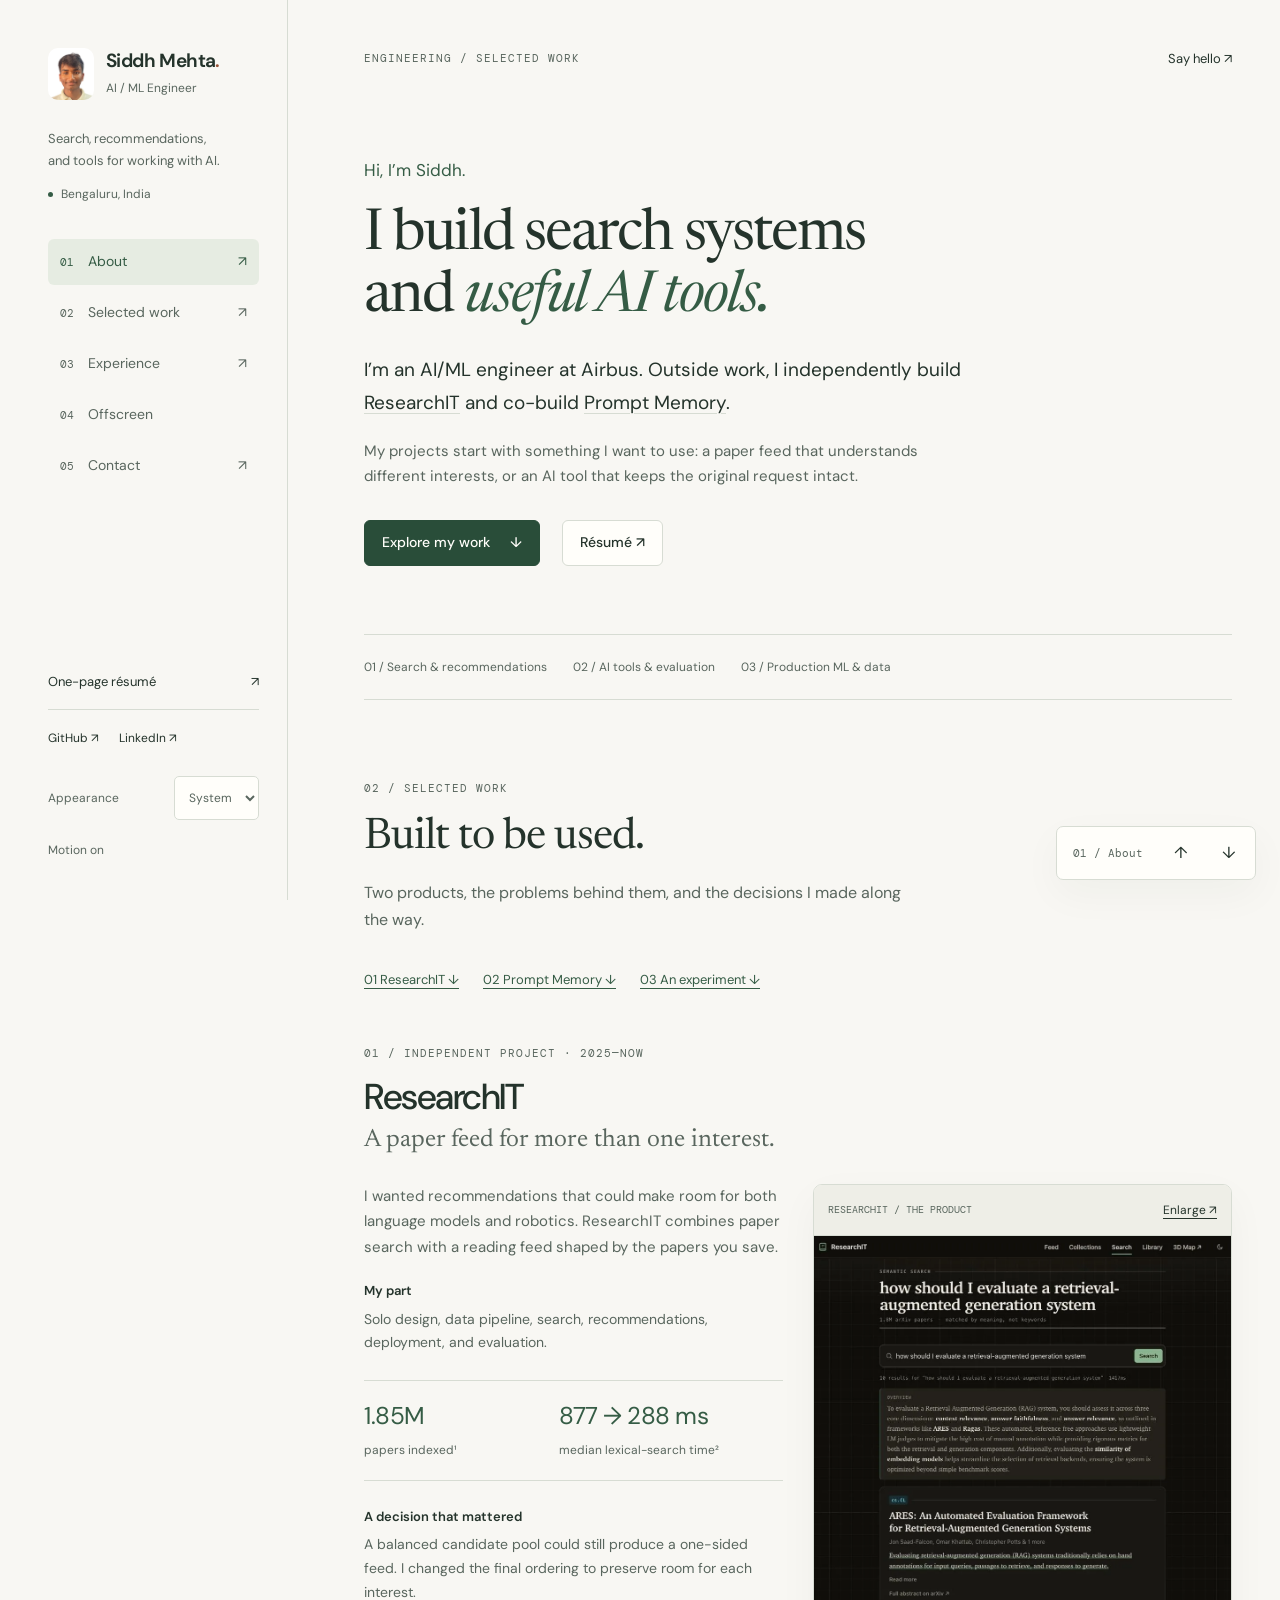
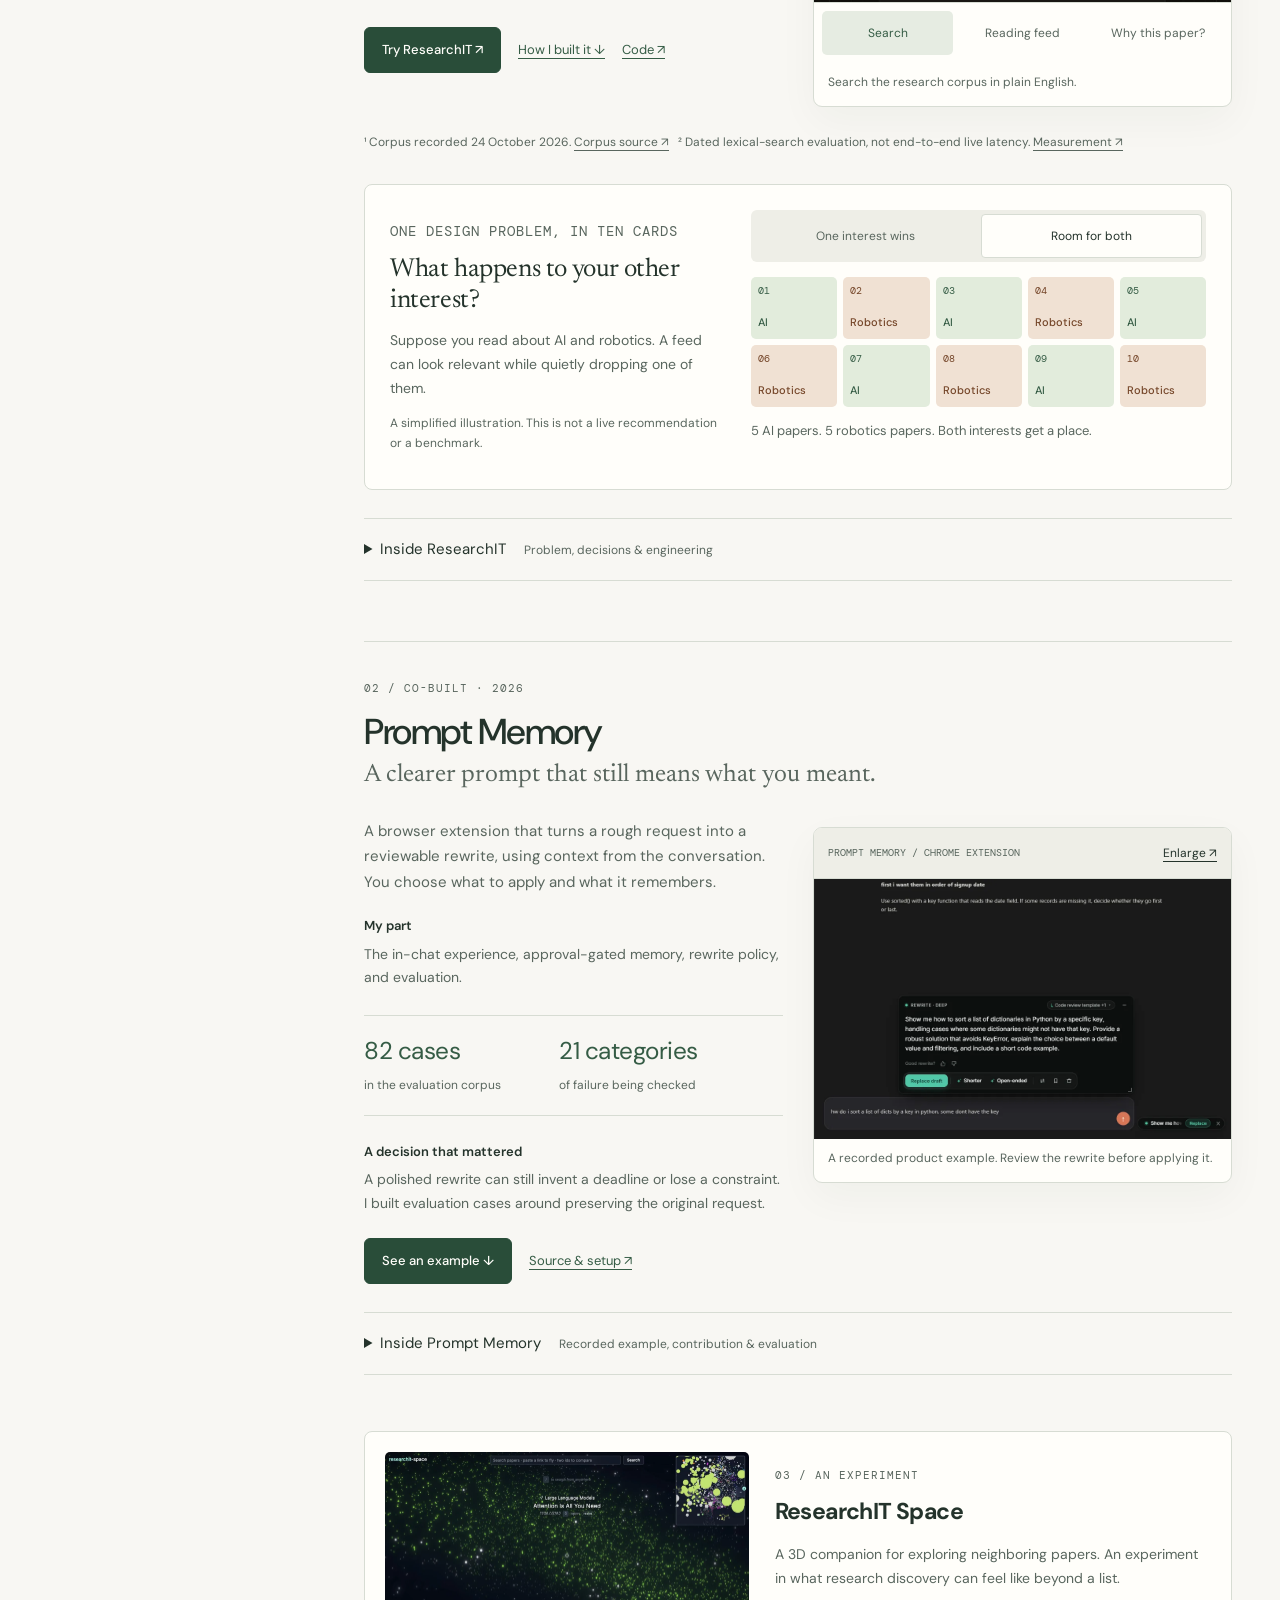
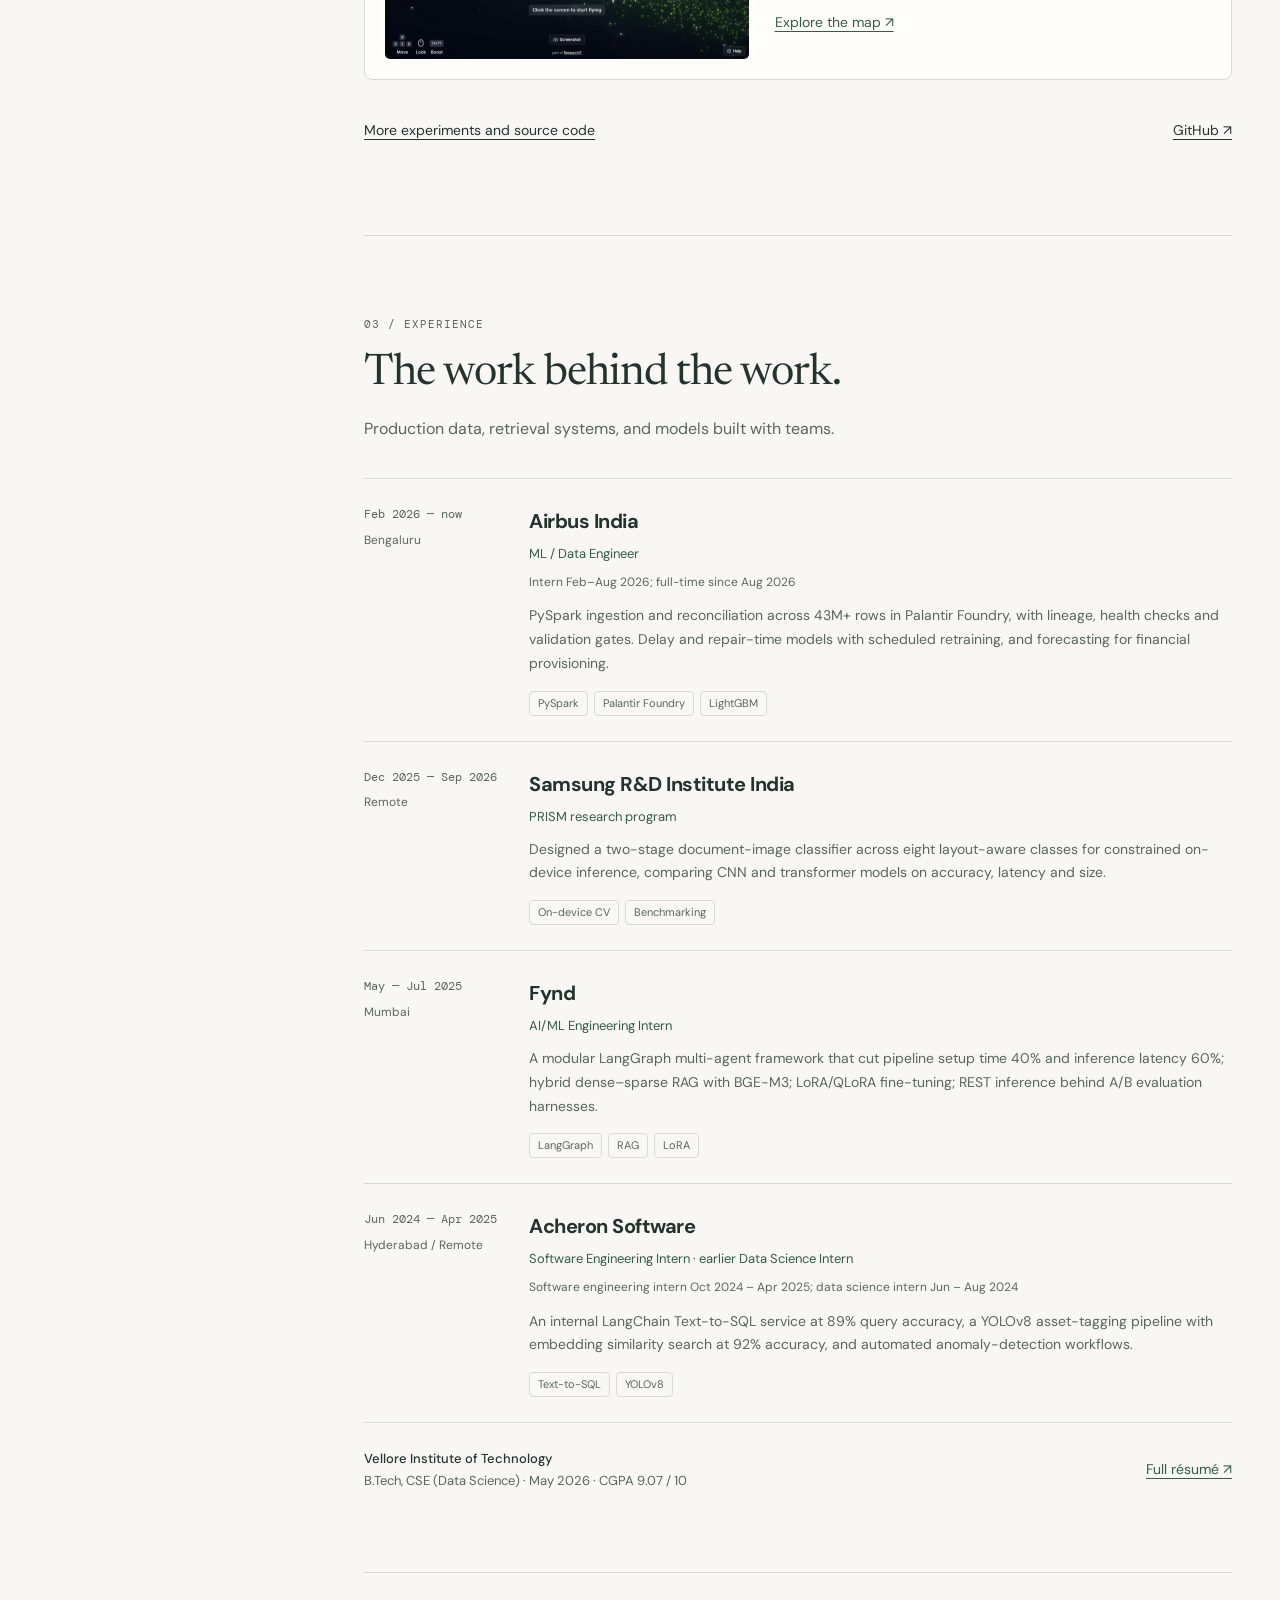
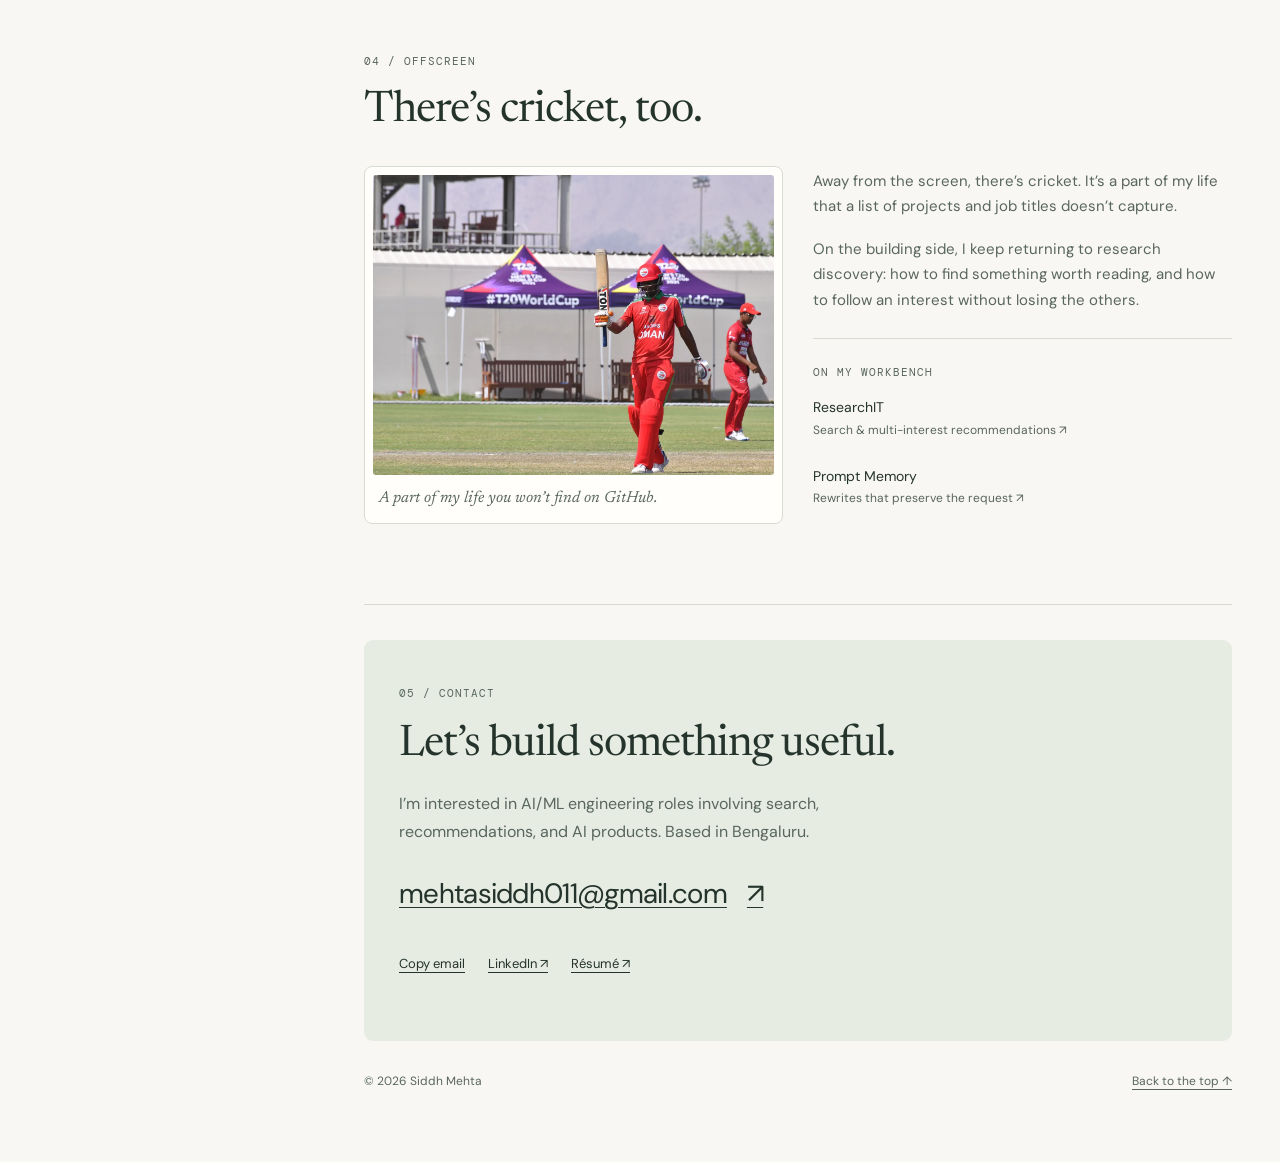
==== index.html @ 71dedba6 "Redesign: case studies, real screenshots, one-page résumé Built from content/facts.json in the job-a" ====
<!doctype html>
<html lang="en">
<head>
<meta charset="utf-8">
<meta name="viewport" content="width=device-width, initial-scale=1">
<title>Siddh Mehta — AI / ML Engineer</title>
<meta name="description" content="Siddh Mehta, AI/ML engineer at Airbus. Solo builder of ResearchIT and co-builder of Prompt Memory. Selected work, engineering decisions, and life beyond the screen.">
<link rel="canonical" href="https://siddhm11.github.io/">
<meta name="theme-color" content="#f8f7f3">
<meta name="color-scheme" content="light dark">
<meta property="og:type" content="website">
<meta property="og:title" content="Siddh Mehta — AI / ML Engineer">
<meta property="og:description" content="Search systems, useful AI tools, and the decisions behind them.">
<meta property="og:image" content="https://siddhm11.github.io/assets/social-card.png">
<meta name="twitter:card" content="summary_large_image">
<link rel="icon" href="icon.svg" type="image/svg+xml">
<script>
// Apply the saved preference before paint. Storage is optional (including file previews).
(function () {
  var preference = 'system';
  try { preference = localStorage.getItem('siddh-theme') || 'system'; } catch (_) {}
  if (['light', 'dark', 'system'].indexOf(preference) < 0) preference = 'system';
  document.documentElement.dataset.themePreference = preference;
  document.documentElement.dataset.theme = preference === 'system'
    ? (window.matchMedia('(prefers-color-scheme: dark)').matches ? 'dark' : 'light') : preference;
})();
</script>
<link rel="preconnect" href="https://fonts.googleapis.com">
<link rel="preconnect" href="https://fonts.gstatic.com" crossorigin>
<link href="https://fonts.googleapis.com/css2?family=DM+Sans:wght@400;500;600;650;700&family=DM+Mono:wght@400;500&family=Newsreader:ital,opsz,wght@0,6..72,400;0,6..72,500;1,6..72,400&display=swap" rel="stylesheet">
<link rel="stylesheet" href="style.css">
<script src="app.js" defer></script>
</head>
<body>
<a class="skip" href="#main">Skip to content</a>
<div class="site-shell">
<aside class="sidebar" aria-label="About Siddh and navigation">
 <a class="identity" href="#hello"><img src="assets/portrait.webp" width="64" height="64" alt="Siddh Mehta"><span><strong>Siddh Mehta<span class="name-dot">.</span></strong><small>AI / ML Engineer</small></span></a>
 <p class="sidebar-intro">Search, recommendations,<br>and tools for working with AI.</p>
 <span class="location"><i aria-hidden="true"></i>Bengaluru, India</span>
 <nav class="chapter-nav" aria-label="Portfolio chapters">
  <a href="#hello" class="current" aria-current="location"><span>01</span>About<span class="nav-arrow" aria-hidden="true">↗</span></a>
  <a href="#work"><span>02</span>Selected work<span class="nav-arrow" aria-hidden="true">↗</span></a>
  <a href="#journey"><span>03</span>Experience<span class="nav-arrow" aria-hidden="true">↗</span></a>
  <a href="#offscreen"><span>04</span>Offscreen<span class="nav-arrow" aria-hidden="true">↗</span></a>
  <a href="#contact"><span>05</span>Contact<span class="nav-arrow" aria-hidden="true">↗</span></a>
 </nav>
 <div class="sidebar-bottom">
  <a class="resume-link" href="Siddh_Mehta_Resume.pdf" target="_blank" rel="noopener">One-page résumé <span>↗</span></a>
  <div class="socials"><a href="https://github.com/siddhm11" target="_blank" rel="noopener">GitHub ↗</a><a href="https://www.linkedin.com/in/siddhm11" target="_blank" rel="noopener">LinkedIn ↗</a></div>
  <div class="preferences" data-enhanced hidden><label for="theme-select">Appearance</label><select id="theme-select"><option value="system">System</option><option value="light">Light</option><option value="dark">Dark</option></select><button type="button" id="motion-toggle" aria-pressed="false">Motion on</button></div>
 </div>
</aside>
<main id="main">
<section class="chapter hello" id="hello" aria-labelledby="hello-title">
 <div class="section-top"><span class="eyebrow">ENGINEERING / SELECTED WORK</span><a href="mailto:mehtasiddh011@gmail.com">Say hello ↗</a></div>
 <p class="greeting">Hi, I’m Siddh.</p>
 <h1 id="hello-title">I build search systems<br>and <em>useful AI tools.</em></h1>
 <p class="hero-description">I’m an AI/ML engineer at Airbus. Outside work, I independently build <a href="#researchit">ResearchIT</a> and co-build <a href="#prompt-memory">Prompt Memory</a>.</p>
 <p class="hero-note">My projects start with something I want to use: a paper feed that understands different interests, or an AI tool that keeps the original request intact.</p>
 <div class="hero-actions"><a class="button primary" href="#work">Explore my work <span>↓</span></a><a class="button secondary" href="Siddh_Mehta_Resume.pdf" target="_blank" rel="noopener">Résumé ↗</a></div>
 <div class="intro-strip"><span>01 / Search & recommendations</span><span>02 / AI tools & evaluation</span><span>03 / Production ML & data</span></div>
</section>
<section class="chapter work" id="work" aria-labelledby="work-title">
 <div class="section-heading"><p class="eyebrow">02 / SELECTED WORK</p><h2 id="work-title">Built to be used.</h2><p>Two products, the problems behind them, and the decisions I made along the way.</p></div>
 <nav class="work-index" aria-label="Jump to a project"><a href="#researchit">01 ResearchIT ↓</a><a href="#prompt-memory">02 Prompt Memory ↓</a><a href="#researchit-space">03 An experiment ↓</a></nav>
 <article class="project" id="researchit" aria-labelledby="researchit-title">
  <header class="project-header"><p class="eyebrow">01 / INDEPENDENT PROJECT · 2025—NOW</p><h3 id="researchit-title">ResearchIT</h3><p class="project-pitch">A paper feed for more than one interest.</p></header>
  <div class="project-grid">
   <div class="project-story"><p>I wanted recommendations that could make room for both language models and robotics. ResearchIT combines paper search with a reading feed shaped by the papers you save.</p><p class="ownership"><strong>My part</strong> Solo design, data pipeline, search, recommendations, deployment, and evaluation.</p><dl class="project-facts"><div><dt>1.85M</dt><dd>papers indexed¹</dd></div><div><dt>877 → 288 ms</dt><dd>median lexical-search time²</dd></div></dl><p class="decision"><strong>A decision that mattered</strong> A balanced candidate pool could still produce a one-sided feed. I changed the final ordering to preserve room for each interest.</p><div class="project-actions"><a class="button primary" href="https://siddhm11-researchit.hf.space" target="_blank" rel="noopener">Try ResearchIT ↗</a><a class="text-link" href="#research-detail">How I built it ↓</a><a class="text-link" href="https://github.com/siddhm11/ResearchIT-priv" target="_blank" rel="noopener">Code ↗</a></div></div>
   <figure class="product-capture"><div class="capture-bar"><span>RESEARCHIT / THE PRODUCT</span><a href="assets/rit-search-results.webp" id="research-full-image" target="_blank" rel="noopener" data-enlarge="research-shot">Enlarge ↗</a></div><picture><source srcset="assets/rit-search-results.webp" type="image/webp"><img id="research-shot" src="assets/rit-search-results.jpg" width="944" height="829" alt="ResearchIT: a plain-English research question and relevant paper results" loading="lazy"></picture><div class="shot-choices" data-enhanced hidden role="group" aria-label="ResearchIT screenshots"><button type="button" aria-pressed="true" data-shot="search">Search</button><button type="button" aria-pressed="false" data-shot="feed">Reading feed</button><button type="button" aria-pressed="false" data-shot="why">Why this paper?</button></div><figcaption id="research-shot-caption">Search the research corpus in plain English.</figcaption></figure>
  </div>
  <p class="source-note">¹ Corpus recorded 24 October 2026. <a href="https://siddhm11-researchit.hf.space/healthz/deep" target="_blank" rel="noopener">Corpus source ↗</a> &nbsp; ² Dated lexical-search evaluation, not end-to-end live latency. <a href="https://github.com/siddhm11/ResearchIT-priv/blob/9888b1eebee80b8b8e1686767e97b61bc3e144f3/docs/research/06-Deep-Research-Verdict.md#2026-10-16--word-match-ranks-inside-fts-before-reading-papers-feed-policy-v11" target="_blank" rel="noopener">Measurement ↗</a></p>
  <section class="feed-demo" data-enhanced hidden aria-labelledby="feed-title"><div><p class="eyebrow">ONE DESIGN PROBLEM, IN TEN CARDS</p><h4 id="feed-title">What happens to your other interest?</h4><p>Suppose you read about AI and robotics. A feed can look relevant while quietly dropping one of them.</p><p class="demo-note">A simplified illustration. This is not a live recommendation or a benchmark.</p></div><div class="interest-demo"><div class="interest-switch" role="group" aria-label="Illustrative feed behavior"><button type="button" aria-pressed="false" data-feed="single">One interest wins</button><button type="button" aria-pressed="true" data-feed="balanced">Room for both</button></div><ol class="paper-cards" aria-label="Illustrative reading feed"><li data-topic="ai"><span>01</span><b>AI</b></li>
<li data-topic="robotics"><span>02</span><b>Robotics</b></li>
<li data-topic="ai"><span>03</span><b>AI</b></li>
<li data-topic="robotics"><span>04</span><b>Robotics</b></li>
<li data-topic="ai"><span>05</span><b>AI</b></li>
<li data-topic="robotics"><span>06</span><b>Robotics</b></li>
<li data-topic="ai"><span>07</span><b>AI</b></li>
<li data-topic="robotics"><span>08</span><b>Robotics</b></li>
<li data-topic="ai"><span>09</span><b>AI</b></li>
<li data-topic="robotics"><span>10</span><b>Robotics</b></li></ol><p id="feed-explanation" role="status">5 AI papers. 5 robotics papers. Both interests get a place.</p></div></section>
  <details class="project-details" id="research-detail"><summary>Inside ResearchIT <span>Problem, decisions & engineering</span></summary><div class="detail-body"><h4 id="research-detail-title">A feed for a person<br>with more than one interest.</h4><p class="dialog-intro">Designed, built, deployed, and evaluated independently.</p><div class="detail-columns"><div><h5>Why I built it</h5><p>Save papers about language models and robotics, and a single averaged profile can lose what made each interest distinct. I wanted recommendations that made room for both.</p></div><div><h5>What I learned</h5><p>Balancing the candidate pool isn’t enough. The final ordering matters too. Interest quotas and diversity within each interest help keep one topic from taking over.</p></div></div><div class="detail-example"><span class="eyebrow">TRY THIS ON THE REAL APP</span><p>“How should I evaluate a retrieval-augmented generation system?”</p><a href="https://siddhm11-researchit.hf.space/search?q=how%20should%20I%20evaluate%20a%20retrieval-augmented%20generation%20system" class="plain-link" target="_blank" rel="noopener">Run this example ↗</a></div><details class="technical-detail"><summary>The engineering, if you’re curious <span>+</span></summary><p>BGE-M3 retrieves semantic neighbors from Qdrant. SQLite FTS5 adds lexical matches. Reciprocal rank fusion brings the lists together, and a cross-encoder reranks a small candidate set.</p><p>The discovery feed uses saved-paper interests, quota allocation, and diversity within each interest. The default feed scorer is heuristic; the optional learned model is a separate experiment.</p><div class="evidence-row"><strong>877 → 288 ms</strong><span>Median lexical-search time in a dated evaluation.</span><a href="https://github.com/siddhm11/ResearchIT-priv/blob/9888b1eebee80b8b8e1686767e97b61bc3e144f3/docs/research/06-Deep-Research-Verdict.md#2026-10-16--word-match-ranks-inside-fts-before-reading-papers-feed-policy-v11" target="_blank" rel="noopener">Read the measurement ↗</a></div><p class="small-copy">Measurements describe specific evaluation conditions; they aren’t promises about every live query.</p></details><div class="dialog-actions"><a class="button dark" href="https://siddhm11-researchit.hf.space" target="_blank" rel="noopener">Explore ResearchIT ↗</a><a class="plain-link" href="https://github.com/siddhm11/ResearchIT-priv/blob/main/docs/CURRENT-STATE.md" target="_blank" rel="noopener">Architecture & limitations ↗</a></div></div></details>
 </article>
 <article class="project" id="prompt-memory" aria-labelledby="memory-title">
  <header class="project-header"><p class="eyebrow">02 / CO-BUILT · 2026</p><h3 id="memory-title">Prompt Memory</h3><p class="project-pitch">A clearer prompt that still means what you meant.</p></header>
  <div class="project-grid">
   <div class="project-story"><p>A browser extension that turns a rough request into a reviewable rewrite, using context from the conversation. You choose what to apply and what it remembers.</p><p class="ownership"><strong>My part</strong> The in-chat experience, approval-gated memory, rewrite policy, and evaluation.</p><dl class="project-facts"><div><dt>82 cases</dt><dd>in the evaluation corpus</dd></div><div><dt>21 categories</dt><dd>of failure being checked</dd></div></dl><p class="decision"><strong>A decision that mattered</strong> A polished rewrite can still invent a deadline or lose a constraint. I built evaluation cases around preserving the original request.</p><div class="project-actions"><a class="button primary" href="#memory-detail">See an example ↓</a><a class="text-link" href="https://github.com/siddhm11/prompt_engineering_skeleton" target="_blank" rel="noopener">Source & setup ↗</a></div></div>
   <figure class="product-capture memory-capture"><div class="capture-bar"><span>PROMPT MEMORY / CHROME EXTENSION</span><a href="assets/pm-rewrite.webp" target="_blank" rel="noopener" data-enlarge="memory-shot">Enlarge ↗</a></div><img id="memory-shot" src="assets/pm-rewrite.webp" width="1060" height="660" alt="Prompt Memory interface showing a rough Python question and a reviewable rewrite" loading="lazy"><figcaption>A recorded product example. Review the rewrite before applying it.</figcaption></figure>
  </div>
  <details class="project-details" id="memory-detail"><summary>Inside Prompt Memory <span>Recorded example, contribution & evaluation</span></summary><div class="detail-body"><h4 id="memory-detail-title">A better prompt should<br>still sound like your request.</h4><p class="dialog-intro">Co-built with a collaborator. My focus: the in-chat experience, approval-gated memory, rewrite policy, and evaluation.</p><div class="detail-columns"><div><h5>The problem</h5><p>A prompt can look polished and still change what you meant. Invented deadlines, extra requirements, or lost constraints are real failures.</p></div><div><h5>The decision</h5><p>Show the rewrite before applying it. Keep the user in control. Write passive memory only after an approved rewrite is applied.</p></div></div><div class="detail-example prompt-example"><span class="eyebrow">AN EXAMPLE FROM THE PRODUCT SCREENSHOT</span><div><span class="example-label">THE ROUGH THOUGHT</span><p>“hw do i sort a list of dicts by a key in python, some dont have the key”</p></div><details class="rewrite-example"><summary>Compare the recorded rewrite</summary><div id="rewrite-example"><span class="example-label">THE REVIEWABLE REWRITE</span><p>“Show me how to sort a list of dictionaries in Python by a specific key, handling cases where some dictionaries might not have that key. Provide a robust solution that avoids KeyError, explain the choice between a default value and filtering, and include a short code example.”</p><small>A recorded example, not a live model call.</small></div></details></div><details class="technical-detail"><summary>A little more on my contribution <span>+</span></summary><p>I built most of the in-chat extension, including the rewrite card, context library, and voice review, alongside the approval-gated memory and rewrite evaluation work. My co-builder started the project and led the landing page, analytics dashboard, sign-in, and release work.</p><p>The 82-case corpus spans 21 failure categories, including numerical fidelity, negative constraints, language preservation, and context injection. A larger held-out evaluation remains a useful next step.</p><a class="plain-link" href="https://github.com/siddhm11/prompt_engineering_skeleton/blob/main/evals/README.md" target="_blank" rel="noopener">Explore the evaluation corpus ↗</a></details><div class="dialog-actions"><a class="button dark" href="https://github.com/siddhm11/prompt_engineering_skeleton" target="_blank" rel="noopener">Source & installation ↗</a></div></div></details>
 </article>
 <aside class="experiment" id="researchit-space" aria-labelledby="space-title"><a class="experiment-image" href="https://researchit-space.vercel.app/" target="_blank" rel="noopener"><img src="assets/space-map.webp" width="1456" height="829" alt="ResearchIT Space: papers arranged in a navigable three-dimensional map" loading="lazy"></a><div><p class="eyebrow">03 / AN EXPERIMENT</p><h3 id="space-title">ResearchIT Space</h3><p>A 3D companion for exploring neighboring papers. An experiment in what research discovery can feel like beyond a list.</p><a class="text-link" href="https://researchit-space.vercel.app/" target="_blank" rel="noopener">Explore the map ↗</a></div></aside>
 <a class="more-work" href="https://github.com/siddhm11?tab=repositories" target="_blank" rel="noopener">More experiments and source code <span>GitHub ↗</span></a>
</section>
<section class="chapter journey" id="journey" aria-labelledby="journey-title">
 <div class="section-heading"><p class="eyebrow">03 / EXPERIENCE</p><h2 id="journey-title">The work behind the work.</h2><p>Production data, retrieval systems, and models built with teams.</p></div>
 <ol class="timeline"><li>
 <div class="timeline-date">Feb 2026 — now<span>Bengaluru</span></div>
 <div><h3>Airbus India</h3>
 <p class="role">ML / Data Engineer</p><span class="role-note">Intern Feb–Aug 2026; full-time since Aug 2026</span>
 <p>PySpark ingestion and reconciliation across 43M+ rows in Palantir Foundry, with lineage, health checks and validation gates. Delay and repair-time models with scheduled retraining, and forecasting for financial provisioning.</p>
 <ul class="tags" aria-label="Tools"><li>PySpark</li><li>Palantir Foundry</li><li>LightGBM</li></ul></div>
</li>
<li>
 <div class="timeline-date">Dec 2025 — Sep 2026<span>Remote</span></div>
 <div><h3>Samsung R&amp;D Institute India</h3>
 <p class="role">PRISM research program</p>
 <p>Designed a two-stage document-image classifier across eight layout-aware classes for constrained on-device inference, comparing CNN and transformer models on accuracy, latency and size.</p>
 <ul class="tags" aria-label="Tools"><li>On-device CV</li><li>Benchmarking</li></ul></div>
</li>
<li>
 <div class="timeline-date">May — Jul 2025<span>Mumbai</span></div>
 <div><h3>Fynd</h3>
 <p class="role">AI/ML Engineering Intern</p>
 <p>A modular LangGraph multi-agent framework that cut pipeline setup time 40% and inference latency 60%; hybrid dense–sparse RAG with BGE-M3; LoRA/QLoRA fine-tuning; REST inference behind A/B evaluation harnesses.</p>
 <ul class="tags" aria-label="Tools"><li>LangGraph</li><li>RAG</li><li>LoRA</li></ul></div>
</li>
<li>
 <div class="timeline-date">Jun 2024 — Apr 2025<span>Hyderabad / Remote</span></div>
 <div><h3>Acheron Software</h3>
 <p class="role">Software Engineering Intern · earlier Data Science Intern</p><span class="role-note">Software engineering intern Oct 2024 – Apr 2025; data science intern Jun – Aug 2024</span>
 <p>An internal LangChain Text-to-SQL service at 89% query accuracy, a YOLOv8 asset-tagging pipeline with embedding similarity search at 92% accuracy, and automated anomaly-detection workflows.</p>
 <ul class="tags" aria-label="Tools"><li>Text-to-SQL</li><li>YOLOv8</li></ul></div>
</li></ol>
 <div class="education-line"><p><strong>Vellore Institute of Technology</strong><br>B.Tech, CSE (Data Science) · May 2026 · CGPA 9.07 / 10</p><a class="text-link" href="Siddh_Mehta_Resume.pdf" target="_blank" rel="noopener">Full résumé ↗</a></div>
</section>
<section class="chapter offscreen" id="offscreen" aria-labelledby="offscreen-title">
 <div class="section-heading"><p class="eyebrow">04 / OFFSCREEN</p><h2 id="offscreen-title">There’s cricket, too.</h2></div>
 <div class="offscreen-grid"><figure class="field-photo"><img src="assets/cricket.webp" width="1600" height="1067" alt="Siddh raising his bat on the cricket field, wearing an Oman jersey" loading="lazy"><figcaption>A part of my life you won’t find on GitHub.</figcaption></figure><div class="offscreen-copy"><p>Away from the screen, there’s cricket. It’s a part of my life that a list of projects and job titles doesn’t capture.</p><p>On the building side, I keep returning to research discovery: how to find something worth reading, and how to follow an interest without losing the others.</p><div class="currently"><span class="eyebrow">ON MY WORKBENCH</span><a href="#researchit">ResearchIT <span>Search & multi-interest recommendations ↗</span></a><a href="#prompt-memory">Prompt Memory <span>Rewrites that preserve the request ↗</span></a></div></div></div>
</section>
<section class="chapter contact" id="contact" aria-labelledby="contact-title">
 <p class="eyebrow">05 / CONTACT</p><h2 id="contact-title">Let’s build something useful.</h2><p>I’m interested in AI/ML engineering roles involving search, recommendations, and AI products. Based in Bengaluru.</p><a class="email-link" href="mailto:mehtasiddh011@gmail.com">mehtasiddh011@gmail.com <span>↗</span></a><div class="contact-bottom"><button type="button" class="copy-button" data-copy="mehtasiddh011@gmail.com" data-enhanced hidden>Copy email</button><a href="https://www.linkedin.com/in/siddhm11" target="_blank" rel="noopener">LinkedIn ↗</a><a href="Siddh_Mehta_Resume.pdf" target="_blank" rel="noopener">Résumé ↗</a><span class="copy-status" role="status" aria-live="polite"></span></div>
</section>
<footer><span>© 2026 Siddh Mehta</span><a href="#hello">Back to the top ↑</a></footer>
</main>
</div>
<div class="chapter-control" data-enhanced hidden aria-label="Chapter navigation"><span id="chapter-readout">01 / About</span><a id="previous-chapter" href="#hello" aria-label="Back to about">↑</a><a id="next-chapter" href="#work" aria-label="Next chapter: selected work">↓</a></div>
<dialog id="image-dialog" aria-label="Enlarged product screenshot"><div class="image-dialog-top"><p id="image-caption"></p><button class="dialog-close" type="button" aria-label="Close screenshot">Close ✕</button></div><img id="enlarged-image" alt=""></dialog>
</body>
</html>
---- style.css ----
/* Shared layout and semantic colors: both themes use the same readable hierarchy. */
:root {
  color-scheme: light;
  --paper: #f8f7f3;
  --surface: #fffefa;
  --surface-2: #eeeee7;
  --ink: #24332b;
  --muted: #59665e;
  --line: #d7dcd3;
  --accent: #355c45;
  --accent-soft: #e6ece2;
  --warm: #975337;
  --button: #294d39;
  --button-ink: #fffefa;
  --ai-bg: #e2ecdc;
  --robotics-bg: #f0e1d3;
  --robotics-ink: #744528;
  --shadow: 0 14px 40px #17281b0a;
  --serif: 'Newsreader', Georgia, serif;
  --sans: 'DM Sans', system-ui, sans-serif;
  --mono: 'DM Mono', monospace;
}
:root[data-theme="dark"] {
  color-scheme: dark;
  --paper: #151815;
  --surface: #1c211d;
  --surface-2: #232b24;
  --ink: #eeeFE7;
  --muted: #adb8ad;
  --line: #354037;
  --accent: #b4d4b3;
  --accent-soft: #29392c;
  --warm: #e2b08e;
  --button: #b4d4b3;
  --button-ink: #17251c;
  --ai-bg: #2c422f;
  --robotics-bg: #4b3528;
  --robotics-ink: #f1c6a0;
  --shadow: 0 14px 40px #0002;
}
/* System theme still works when scripts are unavailable. */
@media (prefers-color-scheme: dark) {
  :root:not([data-theme]) {
    color-scheme: dark;
    --paper:#151815; --surface:#1c211d; --surface-2:#232b24;
    --ink:#eeefe7; --muted:#adb8ad; --line:#354037;
    --accent:#b4d4b3; --accent-soft:#29392c; --warm:#e2b08e;
    --button:#b4d4b3; --button-ink:#17251c;
    --ai-bg:#2c422f; --robotics-bg:#4b3528; --robotics-ink:#f1c6a0;
    --shadow:0 14px 40px #0002;
  }
}
*, *::before, *::after { box-sizing: border-box; }
html { scroll-behavior: smooth; scroll-padding-top: 28px; }
body { margin: 0; background: var(--paper); color: var(--ink); font: 400 16px/1.7 var(--sans); -webkit-font-smoothing: antialiased; }
body.modal-open { overflow: hidden; }
[hidden] { display: none !important; }
a { color: inherit; text-decoration-thickness: 1px; text-underline-offset: 4px; }
a:hover { color: var(--accent); }
button, select { font: inherit; color: inherit; }
button, select, summary { cursor: pointer; }
img { display: block; max-width: 100%; height: auto; }
p, h1, h2, h3, h4, h5, figure, dl, dd { margin: 0; }
button, a, summary { -webkit-tap-highlight-color: transparent; }
:focus-visible { outline: 2px solid var(--accent); outline-offset: 5px; }
::selection { background: var(--accent-soft); color: var(--ink); }
.skip { position: fixed; left: 20px; top: -100px; z-index: 100; padding: 12px 20px; background: var(--button); color: var(--button-ink); }
.skip:focus { top: 12px; }
.site-shell { display: grid; grid-template-columns: 240px minmax(0, 1fr); gap: 76px; max-width: 1390px; margin: auto; padding: 0 48px; }
.sidebar { position: sticky; top: 0; height: 100svh; display: flex; flex-direction: column; border-right: 1px solid var(--line); padding: 48px 28px 28px 0; overflow-y: auto; }
.identity { display: flex; align-items: center; gap: 12px; text-decoration: none; }
.identity img { width: 46px; height: 52px; border-radius: 10px; object-fit: cover; object-position: center 25%; }
.identity strong { display: block; font-size: 19px; font-weight: 650; letter-spacing: -.6px; line-height: 1.3; }
.name-dot { color: var(--warm); }
.identity small { display: block; color: var(--muted); font-size: 12px; margin-top: 4px; }
.sidebar-intro { color: var(--muted); font-size: 13px; line-height: 1.7; margin: 28px 0 12px; }
.location { display: flex; gap: 8px; align-items: center; font-size: 12px; color: var(--muted); }
.location i { width: 5px; height: 5px; border-radius: 50%; background: var(--accent); }
.chapter-nav { display: grid; gap: 5px; margin: 34px 0; }
.chapter-nav a { display: flex; gap: 14px; align-items: center; min-height: 46px; padding: 9px 12px; border-radius: 6px; color: var(--muted); font-size: 14px; text-decoration: none; transition: background .18s; }
.chapter-nav a > span:first-child { font: 11px var(--mono); }
.chapter-nav a:hover, .chapter-nav a.current { background: var(--accent-soft); color: var(--accent); }
.nav-arrow { margin-left: auto; visibility: hidden; }
.current .nav-arrow { visibility: visible; }
.sidebar-bottom { margin-top: auto; padding-top: 24px; }
.resume-link { display: flex; justify-content: space-between; border-bottom: 1px solid var(--line); padding: 10px 0 16px; font-size: 13px; text-decoration: none; }
.socials { display: flex; gap: 20px; margin: 12px 0 22px; font-size: 12px; }
.socials a { padding: 6px 0; text-decoration: none; }
.preferences { display: grid; grid-template-columns: 1fr auto; gap: 8px; align-items: center; font-size: 12px; color: var(--muted); }
.preferences select { min-height: 44px; padding: 8px 10px; background: var(--surface); border: 1px solid var(--line); border-radius: 5px; }
.preferences button { grid-column: 1 / -1; text-align: left; min-height: 44px; border: 0; padding: 6px 0; background: transparent; font-size: 12px; color: var(--muted); }
main { min-width: 0; }
.chapter { padding: 80px 0; border-bottom: 1px solid var(--line); }
.hello { padding: 40px 0 0; }
.section-top { display: flex; align-items: center; justify-content: space-between; gap: 16px; font-size: 13px; }
.section-top a { padding: 8px 0; text-decoration: none; }
.eyebrow { color: var(--muted); font: 400 11px/1.6 var(--mono); letter-spacing: 1px; }
.greeting { color: var(--accent); font-size: 17px; margin-top: 78px; }
h1 { font: 400 clamp(44px, 4.5vw, 66px)/1.08 var(--serif); letter-spacing: -1.9px; margin: 20px 0 25px; }
em { color: var(--accent); font-weight: 400; }
.hero-description { max-width: 610px; font-size: 19px; line-height: 1.7; }
.hero-description a { text-decoration-color: var(--line); }
.hero-note { max-width: 590px; font-size: 15px; color: var(--muted); margin-top: 20px; }
.hero-actions, .project-actions { display: flex; flex-wrap: wrap; align-items: center; gap: 16px 22px; margin-top: 30px; }
.button { display: inline-flex; align-items: center; justify-content: center; gap: 20px; min-height: 46px; padding: 10px 17px; border: 1px solid var(--line); border-radius: 6px; font-size: 14px; font-weight: 500; text-decoration: none; transition: transform .2s, box-shadow .2s; }
.button:hover { transform: translateY(-2px); box-shadow: var(--shadow); }
.button.primary { background: var(--button); border-color: var(--button); color: var(--button-ink); }
.button.secondary { background: var(--surface); }
.text-link { display: inline-flex; min-height: 44px; align-items: center; font-size: 14px; color: var(--accent); }
.intro-strip { display: flex; flex-wrap: wrap; gap: 12px 26px; margin-top: 68px; padding: 22px 0; border-top: 1px solid var(--line); color: var(--muted); font-size: 12px; }
h2 { font: 400 clamp(34px, 3.4vw, 45px)/1.15 var(--serif); letter-spacing: -1px; }
.section-heading .eyebrow { margin-bottom: 15px; }
.section-heading > p:last-child:not(.eyebrow) { margin-top: 16px; color: var(--muted); max-width: 560px; }
.work-index { display: flex; flex-wrap: wrap; gap: 8px 24px; margin: 26px 0 6px; }
.work-index a { padding: 10px 0; font-size: 13px; color: var(--accent); }
.project { padding-top: 38px; scroll-margin-top: 28px; }
.project + .project { margin-top: 60px; border-top: 1px solid var(--line); }
.project-header { margin-bottom: 26px; }
.project-header h3 { font: 500 36px/1.2 var(--sans); letter-spacing: -1.5px; margin: 12px 0 6px; }
.project-pitch { font: 400 25px/1.35 var(--serif); color: var(--muted); }
.project-grid { display: grid; grid-template-columns: 1fr 1fr; gap: 30px; align-items: start; }
.project-story > p { font-size: 15px; color: var(--muted); }
.project-story .ownership { margin-top: 20px; font-size: 14px; }
.ownership strong, .decision strong { display: block; color: var(--ink); font-size: 13px; margin-bottom: 5px; font-weight: 600; }
.project-facts { display: grid; grid-template-columns: 1fr 1.25fr; gap: 16px; margin: 25px 0; padding: 20px 0; border-top: 1px solid var(--line); border-bottom: 1px solid var(--line); }
.project-facts dt { font-size: clamp(19px, 1.9vw, 25px); color: var(--accent); line-height: 1.3; letter-spacing: -.5px; white-space: nowrap; }
.project-facts dd { font-size: 12px; color: var(--muted); margin-top: 7px; }
.project-story .decision { font-size: 14px; }
.project-actions { gap: 8px 17px; margin-top: 22px; }
.project-actions .button, .project-actions .text-link { font-size: 13px; }
.product-capture { min-width: 0; border: 1px solid var(--line); border-radius: 9px; background: var(--surface); overflow: hidden; box-shadow: var(--shadow); }
.capture-bar { display: flex; justify-content: space-between; align-items: center; gap: 12px; padding: 10px 14px; background: var(--surface-2); border-bottom: 1px solid var(--line); }
.capture-bar > span { font: 10px/1.5 var(--mono); color: var(--muted); }
.capture-bar > a { min-height: 30px; display: flex; align-items: center; font-size: 12px; white-space: nowrap; }
.product-capture img { width: 100%; height: auto; background: #fff; }
.memory-capture { margin-top: 8px; }
.shot-choices { display: flex; gap: 4px; padding: 8px; border-top: 1px solid var(--line); }
.shot-choices button { flex: 1; min-width: 0; min-height: 44px; border: 0; border-radius: 5px; padding: 7px; background: transparent; color: var(--muted); font-size: 12px; line-height: 1.4; }
.shot-choices button[aria-pressed="true"] { background: var(--accent-soft); color: var(--accent); }
.product-capture figcaption { padding: 10px 14px 14px; color: var(--muted); font-size: 12px; line-height: 1.6; }
.source-note { font-size: 12px; color: var(--muted); margin-top: 25px; line-height: 1.8; }
.feed-demo { display: grid; grid-template-columns: .85fr 1.15fr; align-items: center; gap: 25px; margin-top: 30px; padding: 25px; border: 1px solid var(--line); border-radius: 8px; background: var(--surface); }
h4 { font: 400 26px/1.2 var(--serif); letter-spacing: -.4px; }
.feed-demo h4 { margin: 12px 0; }
.feed-demo p { font-size: 14px; color: var(--muted); }
.feed-demo .demo-note { font-size: 12px; margin-top: 12px; }
.interest-switch { display: flex; gap: 5px; padding: 4px; background: var(--surface-2); border-radius: 6px; margin-bottom: 15px; }
.interest-switch button { flex: 1; min-height: 44px; padding: 7px 8px; border: 1px solid transparent; border-radius: 4px; background: transparent; font-size: 12px; color: var(--muted); }
.interest-switch button[aria-pressed="true"] { background: var(--surface); color: var(--ink); border-color: var(--line); }
.paper-cards { list-style: none; margin: 0; padding: 0; display: grid; grid-template-columns: repeat(5, 1fr); gap: 6px; }
.paper-cards li { min-height: 62px; display: flex; flex-direction: column; justify-content: space-between; padding: 7px; border-radius: 5px; background: var(--ai-bg); color: var(--accent); transition: background .25s, color .25s; }
.paper-cards li[data-topic="robotics"] { background: var(--robotics-bg); color: var(--robotics-ink); }
.paper-cards span { font: 10px var(--mono); }
.paper-cards b { font-size: 11px; font-weight: 500; }
.interest-demo > p { margin-top: 13px; min-height: 44px; font-size: 13px; }
.project-details { margin-top: 28px; border-top: 1px solid var(--line); border-bottom: 1px solid var(--line); scroll-margin-top: 30px; }
summary { padding: 18px 0; font-size: 15px; color: var(--ink); }
.project-details > summary > span { font-size: 12px; color: var(--muted); margin-left: 14px; }
.project-details[open] > summary { border-bottom: 1px solid var(--line); }
.detail-body { padding: 28px 0; max-width: 780px; }
.detail-body > h4 { font-size: 31px; }
.dialog-intro { margin-top: 15px; font-size: 14px; color: var(--muted); }
.detail-columns { display: grid; grid-template-columns: 1fr 1fr; gap: 28px; margin: 25px 0; }
.detail-columns h5 { font-size: 15px; margin-bottom: 8px; }
.detail-columns p, .technical-detail p { color: var(--muted); font-size: 14px; }
.detail-example { padding: 22px; background: var(--surface-2); border-radius: 6px; margin: 24px 0; }
.detail-example > p { font: 400 24px/1.3 var(--serif); margin: 14px 0; }
.plain-link { display: inline-flex; align-items: center; min-height: 44px; font-size: 14px; color: var(--accent); }
.example-label { display: block; font: 11px var(--mono); color: var(--muted); margin: 18px 0 10px; }
.prompt-example p { font-size: 16px; }
.prompt-example small { display: block; font-size: 12px; color: var(--muted); margin-top: 14px; }
.technical-detail { margin-top: 20px; }
.technical-detail p { margin: 10px 0 15px; }
.evidence-row { display: flex; flex-wrap: wrap; gap: 12px; padding: 16px 0; align-items: center; font-size: 13px; }
.evidence-row strong { font-size: 23px; color: var(--accent); }
.dialog-actions { display: flex; flex-wrap: wrap; gap: 15px; align-items: center; margin-top: 22px; }
/* Legacy narrative buttons share the primary treatment. */
.button.dark { background: var(--button); color: var(--button-ink); border-color: var(--button); }
.experiment { display: grid; grid-template-columns: 1fr 1.2fr; gap: 26px; align-items: center; border: 1px solid var(--line); border-radius: 8px; padding: 20px; margin-top: 56px; background: var(--surface); scroll-margin-top: 30px; }
.experiment-image { border-radius: 5px; overflow: hidden; }
.experiment h3 { font-size: 23px; letter-spacing: -.6px; margin: 8px 0 12px; }
.experiment p:not(.eyebrow) { color: var(--muted); font-size: 14px; }
.experiment .text-link { margin-top: 10px; }
.more-work { display: flex; justify-content: space-between; gap: 20px; margin-top: 27px; padding: 12px 0; font-size: 14px; }
.timeline { list-style: none; padding: 0; margin: 36px 0 0; }
.timeline > li { display: grid; grid-template-columns: 140px 1fr; gap: 25px; border-top: 1px solid var(--line); padding: 25px 0; }
.timeline-date { color: var(--muted); font: 12px/1.8 var(--mono); }
.timeline-date span { display: block; font: 12px/1.6 var(--sans); margin-top: 5px; }
.timeline h3 { font-size: 20px; letter-spacing: -.5px; }
.timeline .role-note { display: block; color: var(--muted); font-size: 12px; margin: -3px 0 12px; }
.timeline .role { color: var(--accent); font-size: 13px; margin: 5px 0 10px; }
.timeline p:not(.role) { font-size: 14px; color: var(--muted); }
.tags { display: flex; flex-wrap: wrap; gap: 6px; padding: 0; margin: 15px 0 0; list-style: none; }
.tags li { border: 1px solid var(--line); border-radius: 4px; padding: 2px 8px; font-size: 11px; color: var(--muted); }
.education-line { display: flex; align-items: center; justify-content: space-between; gap: 25px; border-top: 1px solid var(--line); padding-top: 25px; font-size: 13px; color: var(--muted); }
.education-line strong { color: var(--ink); font-weight: 500; }
.offscreen-grid { display: grid; grid-template-columns: 1fr 1fr; gap: 30px; align-items: center; margin-top: 30px; }
.field-photo { padding: 8px; border: 1px solid var(--line); border-radius: 8px; background: var(--surface); }
.field-photo img { aspect-ratio: 4/3; width: 100%; object-fit: cover; object-position: 68% 50%; border-radius: 3px; }
.field-photo figcaption { padding: 12px 6px 5px; font: italic 16px/1.4 var(--serif); color: var(--muted); }
.offscreen-copy > p { font-size: 15px; color: var(--muted); margin-bottom: 17px; }
.currently { margin-top: 25px; border-top: 1px solid var(--line); padding-top: 18px; }
.currently a { display: block; padding: 12px 0; text-decoration: none; font-size: 14px; }
.currently a span { display: block; color: var(--muted); font-size: 12px; }
.contact { border-bottom: 0; padding: 45px 35px; margin: 35px 0 0; border-radius: 9px; background: var(--accent-soft); }
.contact h2 { margin-top: 18px; }
.contact > p:not(.eyebrow) { margin: 20px 0 25px; max-width: 530px; color: var(--muted); }
.email-link { display: inline-flex; align-items: center; gap: 20px; font-size: clamp(17px, 2.2vw, 28px); letter-spacing: -.7px; }
.contact-bottom { display: flex; flex-wrap: wrap; gap: 10px 23px; align-items: center; margin-top: 25px; font-size: 13px; }
.contact-bottom a, .copy-button { min-height: 44px; display: inline-flex; align-items: center; }
.copy-button { border: 0; padding: 0; background: transparent; text-decoration: underline; text-underline-offset: 4px; }
.copy-status { flex-basis: 100%; font-size: 12px; }
footer { display: flex; justify-content: space-between; gap: 20px; padding: 30px 0 70px; color: var(--muted); font-size: 12px; }
.chapter-control { position: fixed; bottom: 20px; right: 24px; z-index: 10; display: flex; align-items: center; gap: 4px; background: var(--surface); border: 1px solid var(--line); border-radius: 7px; padding: 4px; box-shadow: var(--shadow); }
.chapter-control > span { padding: 0 12px; font: 11px var(--mono); color: var(--muted); }
.chapter-control a { width: 44px; height: 44px; display: grid; place-items: center; text-decoration: none; border-radius: 4px; }
.chapter-control a:hover { background: var(--accent-soft); }
dialog { width: min(1100px, calc(100% - 32px)); max-height: 90svh; padding: 18px; border: 1px solid var(--line); border-radius: 9px; background: var(--surface); color: var(--ink); }
dialog::backdrop { background: #000b; }
.image-dialog-top { display: flex; justify-content: space-between; align-items: center; gap: 22px; padding-bottom: 15px; }
.image-dialog-top p { font-size: 14px; }
.dialog-close { flex-shrink: 0; min-height: 44px; padding: 8px 13px; border: 1px solid var(--line); border-radius: 5px; background: var(--surface-2); font-size: 13px; }
#enlarged-image { width: 100%; height: auto; background: #fff; }
@media (min-width: 761px) and (max-height: 740px) {
  .sidebar { padding-top: 25px; padding-bottom: 15px; }
  .sidebar-intro { margin-top: 15px; }
  .chapter-nav { margin: 20px 0; gap: 0; }
  .sidebar-bottom { padding-top: 10px; }
  .socials { margin-bottom: 8px; }
}
@media (max-width: 1180px) {
  .site-shell { grid-template-columns: 215px minmax(0, 1fr); gap: 38px; padding: 0 30px; }
  .sidebar { padding-right: 20px; }
  .project-grid { grid-template-columns: 1fr; gap: 25px; }
  .product-capture { max-width: 640px; }
  .project-story { max-width: 650px; }
  .project-facts { grid-template-columns: 1fr 1fr; }
  .project-facts dt { font-size: 25px; }
  .feed-demo { grid-template-columns: 1fr; }
  .offscreen-grid { grid-template-columns: 1fr; }
  .field-photo { max-width: 500px; }
}
@media (max-width: 760px) {
  html { scroll-padding-top: 20px; }
  .site-shell { display: block; padding: 0 24px; }
  .sidebar { position: static; height: auto; padding: 25px 0 0; border-right: 0; border-bottom: 1px solid var(--line); overflow: visible; }
  .identity img { width: 40px; height: 44px; }
  .identity strong { font-size: 20px; }
  .sidebar-intro, .location { display: none; }
  .chapter-nav { display: flex; gap: 5px; flex-wrap: wrap; margin: 20px 0 12px; }
  .chapter-nav a { font-size: 12px; padding: 7px 10px; min-height: 44px; }
  .chapter-nav a > span { display: none; }
  .sidebar-bottom { display: flex; flex-wrap: wrap; gap: 10px 22px; align-items: center; margin: 0; padding: 0 0 12px; }
  .resume-link { border: 0; padding: 10px 0; min-height: 44px; gap: 8px; font-size: 12px; }
  .socials { display: none; }
  .preferences { display: flex; flex-wrap: wrap; gap: 8px 12px; margin-left: auto; }
  .preferences label { font-size: 11px; }
  .preferences select { padding: 7px 8px; }
  .preferences button { font-size: 11px; }
  .chapter { padding: 55px 0; }
  .hello { padding: 25px 0 0; }
  .section-top .eyebrow { font-size: 10px; letter-spacing: .6px; }
  .section-top a { font-size: 12px; white-space: nowrap; }
  .greeting { margin-top: 45px; font-size: 16px; }
  h1 { font-size: clamp(39px, 7vw, 58px); letter-spacing: -1.5px; }
  .hero-description { font-size: 17px; }
  .hero-note { font-size: 14px; }
  .intro-strip { margin-top: 40px; gap: 8px 20px; font-size: 11px; }
  .section-heading > p:last-child { font-size: 15px; }
  .work-index { gap: 0 18px; }
  .work-index a { font-size: 12px; }
  .project-header h3 { font-size: 32px; }
  .project-pitch { font-size: 23px; }
  .project + .project { margin-top: 45px; }
  .project-details > summary > span { display: block; margin: 5px 0 0 20px; }
  .detail-columns { grid-template-columns: 1fr; gap: 22px; }
  .feed-demo { padding: 18px; }
  .experiment { grid-template-columns: 1fr; padding: 18px; }
  .timeline > li { grid-template-columns: 1fr; gap: 12px; }
  .timeline-date { display: flex; flex-wrap: wrap; align-items: baseline; gap: 5px 16px; }
  .timeline-date span { margin: 0; }
  .education-line { align-items: start; flex-direction: column; gap: 8px; }
  .contact { padding: 30px 23px; }
  .contact h2 { font-size: 36px; }
  .contact > p:not(.eyebrow) { font-size: 15px; }
  .chapter-control { right: 14px; bottom: 12px; }
  .chapter-control > span { font-size: 10px; }
  footer { font-size: 11px; padding-bottom: 85px; }
}
@media (max-width: 400px) {
  .site-shell { padding: 0 18px; }
  .preferences label { position: absolute; width: 1px; height: 1px; overflow: hidden; clip-path: inset(50%); }
  .preferences { gap: 8px; }
  .chapter-nav { gap: 0; }
  .chapter-nav a { padding: 7px 8px; font-size: 11px; }
  .project-facts { gap: 10px; }
  .project-facts dt { font-size: 22px; }
  .paper-cards { gap: 4px; }
  .paper-cards li { padding: 6px 4px; }
  .paper-cards b { font-size: 10px; }
  .contact { padding: 25px 18px; }
  .email-link { font-size: 16px; letter-spacing: -.5px; gap: 8px; }
}
.motion-off { scroll-behavior: auto; }
.motion-off *, .motion-off *::before, .motion-off *::after { animation: none !important; transition: none !important; }
@media (prefers-reduced-motion: reduce) {
  html { scroll-behavior: auto; }
  *, *::before, *::after { animation: none !important; transition: none !important; }
}
@media print {
  :root, :root[data-theme] { color-scheme: light; --paper:#fff; --surface:#fff; --surface-2:#f3f3f3; --ink:#111; --muted:#444; --line:#ccc; --accent:#23452d; --accent-soft:#f2f4ef; --button:#fff; --button-ink:#111; }
  .site-shell { display: block; padding: 0; }
  .sidebar, .chapter-control, .hero-actions, .work-index, .feed-demo, .shot-choices, dialog, .copy-button { display: none !important; }
  .chapter { padding: 22px 0; }
  .greeting { margin-top: 15px; }
  h1 { font-size: 36px; }
  .project-grid { grid-template-columns: 1fr 1fr; }
  .project, .timeline > li, .offscreen-grid { break-inside: avoid; }
  .contact { margin-top: 0; padding: 20px; }
}
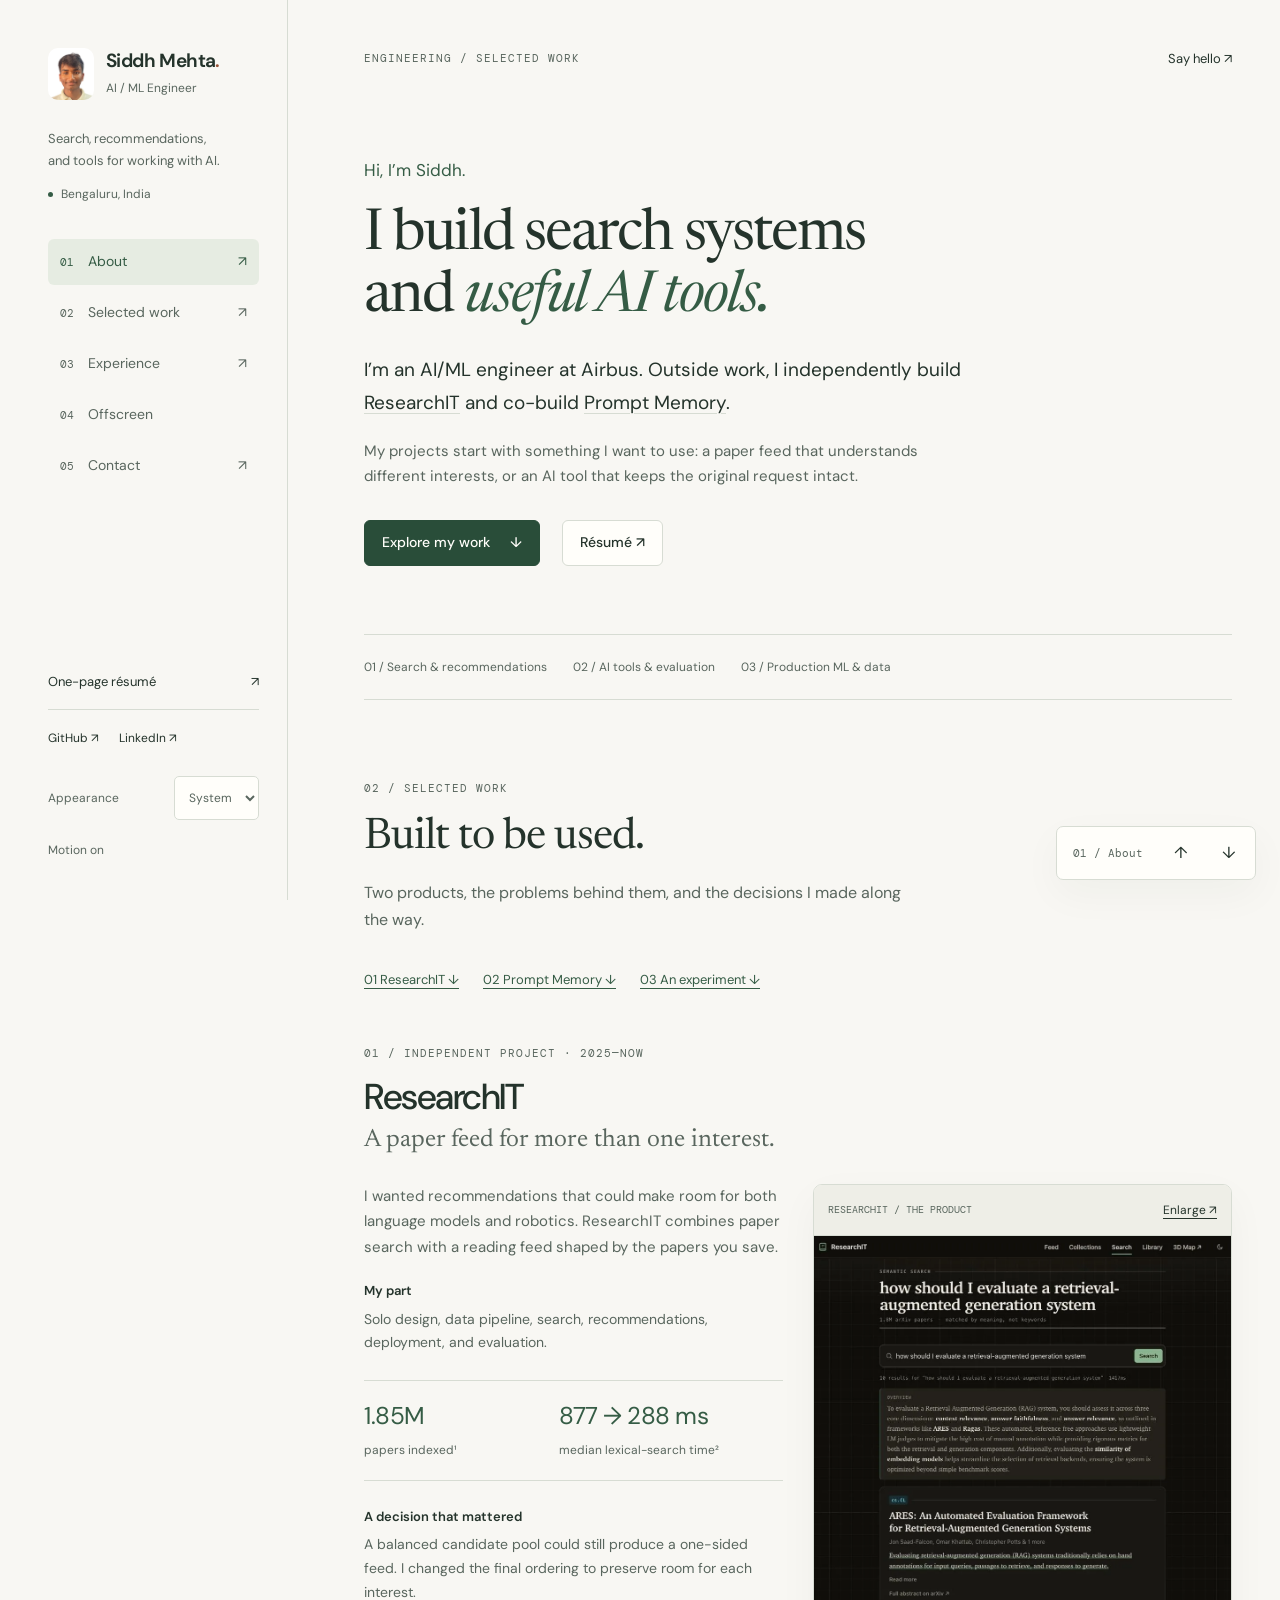
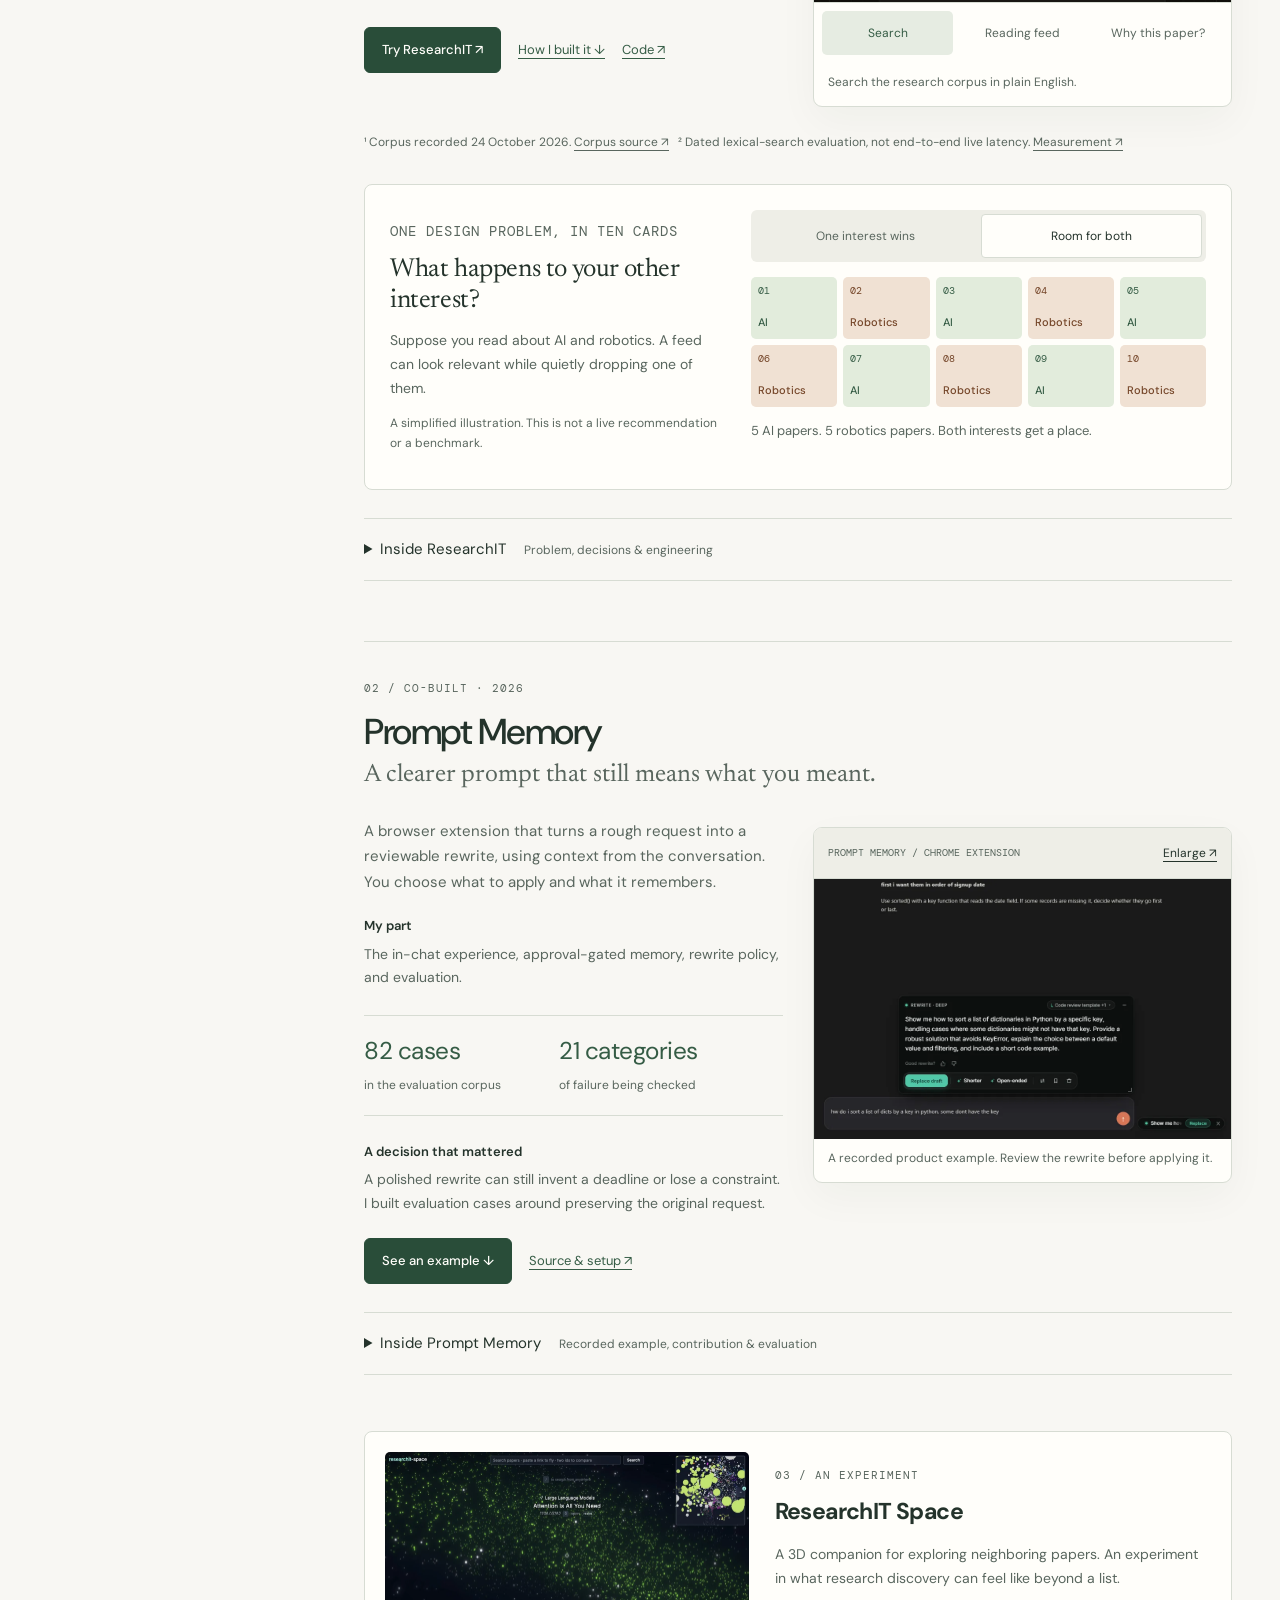
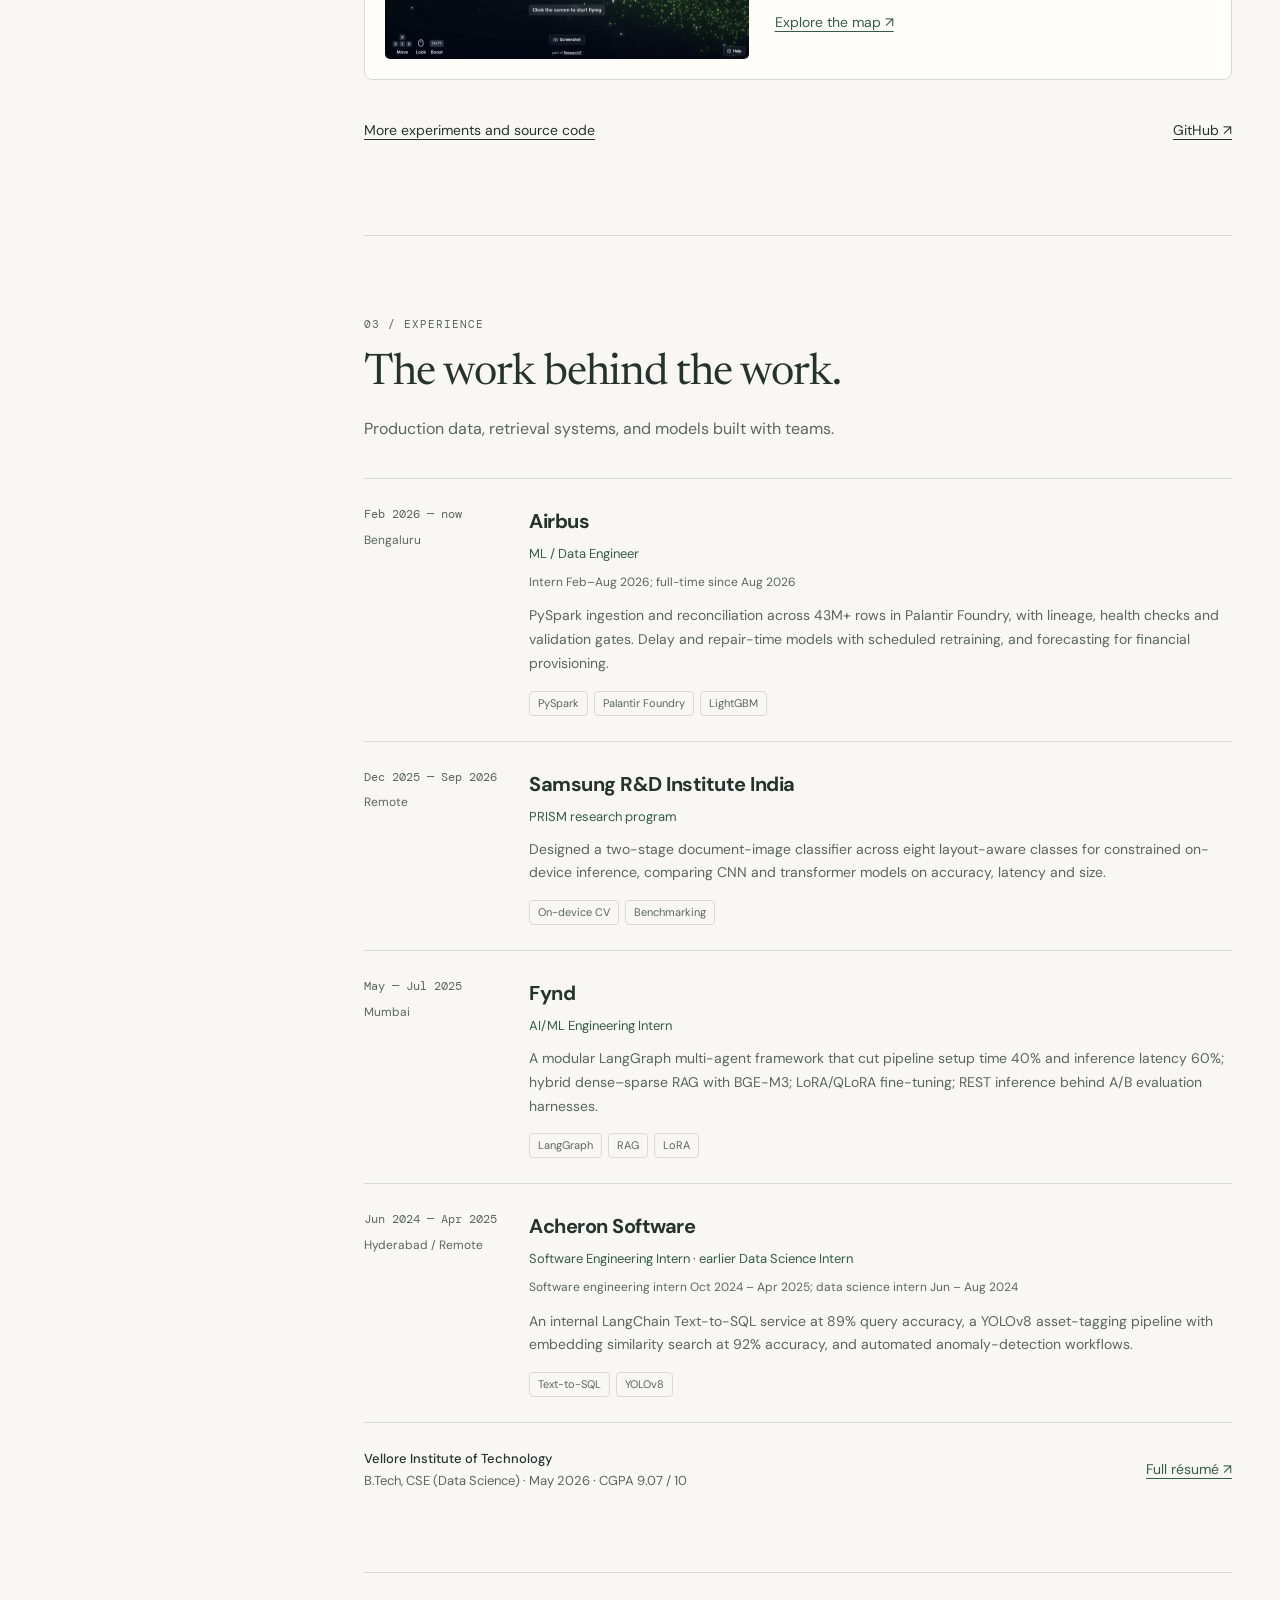
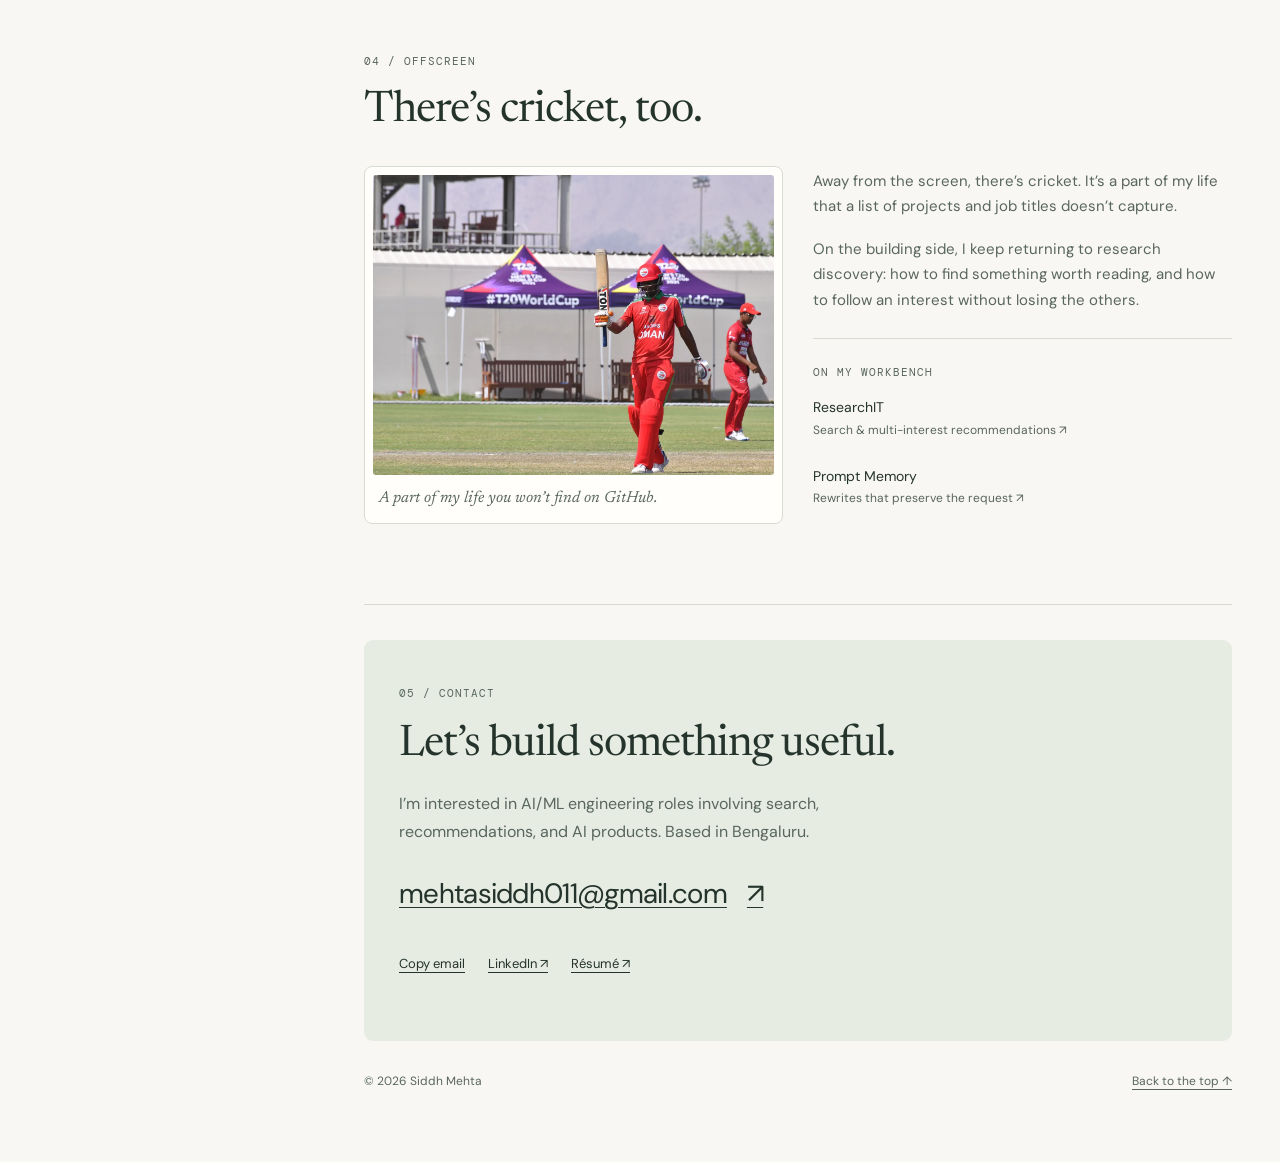
==== commit d46e56f4: "Résumé: Charter layout; Airbus without "India" Rebuilt from content/facts.json in the job-applicatio" ====
--- a/index.html
+++ b/index.html
@@ -98,7 +98,7 @@
  <div class="section-heading"><p class="eyebrow">03 / EXPERIENCE</p><h2 id="journey-title">The work behind the work.</h2><p>Production data, retrieval systems, and models built with teams.</p></div>
  <ol class="timeline"><li>
  <div class="timeline-date">Feb 2026 — now<span>Bengaluru</span></div>
- <div><h3>Airbus India</h3>
+ <div><h3>Airbus</h3>
  <p class="role">ML / Data Engineer</p><span class="role-note">Intern Feb–Aug 2026; full-time since Aug 2026</span>
  <p>PySpark ingestion and reconciliation across 43M+ rows in Palantir Foundry, with lineage, health checks and validation gates. Delay and repair-time models with scheduled retraining, and forecasting for financial provisioning.</p>
  <ul class="tags" aria-label="Tools"><li>PySpark</li><li>Palantir Foundry</li><li>LightGBM</li></ul></div>
